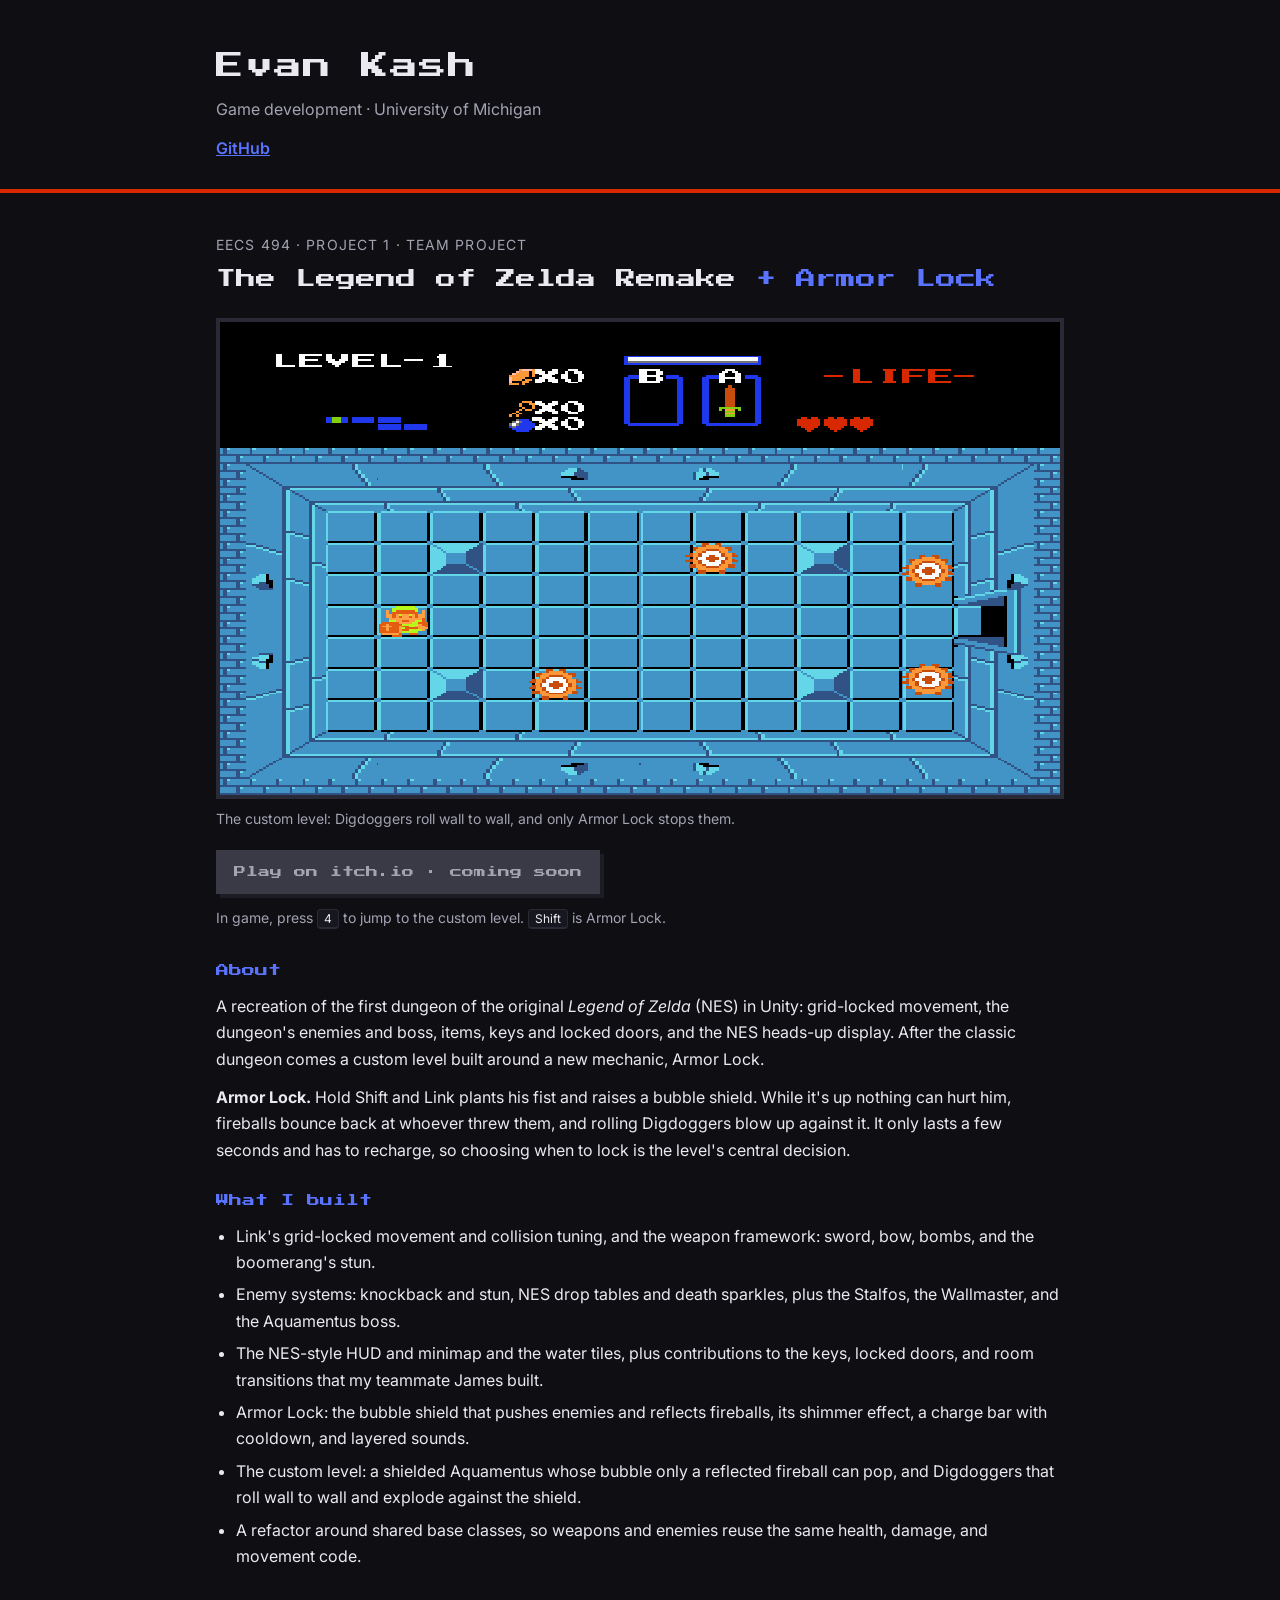
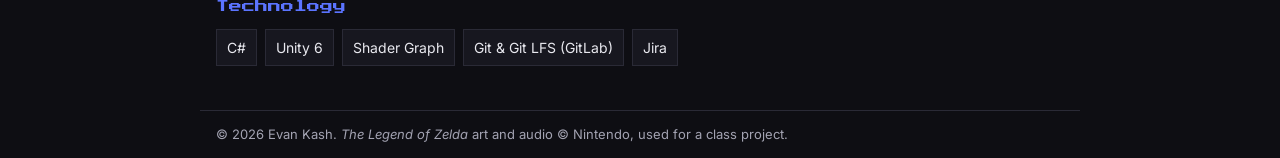
==== index.html @ 2e62a7f6 "Link the game on itch.io (coming soon); credit James for keys, locked doors and room transitions" ====
<!doctype html>
<html lang="en">
<head>
  <meta charset="utf-8">
  <meta name="viewport" content="width=device-width, initial-scale=1">
  <title>Evan Kash · Game Development Portfolio</title>
  <meta name="description" content="Evan Kash's game development portfolio: a Unity remake of The Legend of Zelda (NES) with a custom Armor Lock level.">
  <link rel="icon" type="image/png" href="images/favicon.png">
  <link rel="preconnect" href="https://fonts.googleapis.com">
  <link rel="preconnect" href="https://fonts.gstatic.com" crossorigin>
  <link href="https://fonts.googleapis.com/css2?family=Press+Start+2P&family=Inter:wght@400;600&display=swap" rel="stylesheet">
  <link rel="stylesheet" href="style.css">
</head>
<body>
  <header class="site-header">
    <div class="wrap">
      <h1>Evan Kash</h1>
      <p class="tagline">Game development · University of Michigan</p>
      <nav><a href="https://github.com/Evan-Kash">GitHub</a></nav>
    </div>
  </header>

  <main class="wrap">
    <article class="project" id="zelda">
      <p class="eyebrow">EECS 494 · Project 1 · Team project</p>
      <h2>The Legend of Zelda Remake <span class="subtitle">+ Armor Lock</span></h2>

      <figure>
        <img src="images/zelda-custom-level.png" width="1280" height="720"
             alt="Link in a dungeon room of the custom level, with Digdoggers rolling between the blocks and the NES-style HUD above">
        <figcaption>The custom level: Digdoggers roll wall to wall, and only Armor Lock stops them.</figcaption>
      </figure>

      <p class="cta">
        <span class="button is-disabled" aria-disabled="true">Play on itch.io · coming soon</span>
        <span class="note">In game, press <kbd>4</kbd> to jump to the custom level. <kbd>Shift</kbd> is Armor Lock.</span>
      </p>

      <section>
        <h3>About</h3>
        <p>A recreation of the first dungeon of the original <em>Legend of Zelda</em> (NES) in Unity:
          grid-locked movement, the dungeon's enemies and boss, items, keys and locked doors, and the
          NES heads-up display. After the classic dungeon comes a custom level built around a new
          mechanic, Armor Lock.</p>
        <p><strong>Armor Lock.</strong> Hold Shift and Link plants his fist and raises a bubble shield.
          While it's up nothing can hurt him, fireballs bounce back at whoever threw them, and rolling
          Digdoggers blow up against it. It only lasts a few seconds and has to recharge, so choosing
          when to lock is the level's central decision.</p>
      </section>

      <section>
        <h3>What I built</h3>
        <ul>
          <li>Link's grid-locked movement and collision tuning, and the weapon framework: sword, bow, bombs, and the boomerang's stun.</li>
          <li>Enemy systems: knockback and stun, NES drop tables and death sparkles, plus the Stalfos, the Wallmaster, and the Aquamentus boss.</li>
          <li>The NES-style HUD and minimap and the water tiles, plus contributions to the keys, locked doors, and room transitions that my teammate James built.</li>
          <li>Armor Lock: the bubble shield that pushes enemies and reflects fireballs, its shimmer effect, a charge bar with cooldown, and layered sounds.</li>
          <li>The custom level: a shielded Aquamentus whose bubble only a reflected fireball can pop, and Digdoggers that roll wall to wall and explode against the shield.</li>
          <li>A refactor around shared base classes, so weapons and enemies reuse the same health, damage, and movement code.</li>
        </ul>
      </section>

      <section>
        <h3>Technology</h3>
        <ul class="tags">
          <li>C#</li>
          <li>Unity 6</li>
          <li>Shader Graph</li>
          <li>Git &amp; Git LFS (GitLab)</li>
          <li>Jira</li>
        </ul>
      </section>
    </article>
  </main>

  <footer class="wrap">
    <p>© 2026 Evan Kash. <em>The Legend of Zelda</em> art and audio © Nintendo, used for a class project.</p>
  </footer>
</body>
</html>
---- style.css ----
/* Dark, NES-flavoured: pixel font for headings, readable sans for text. */
:root {
  --bg: #0e0e13;
  --panel: #17171f;
  --text: #e9e9ef;
  --muted: #a3a3b2;
  --line: #2a2a36;
  --blue: #5b74ff;       /* NES 0x12 blue, lightened to read on dark */
  --red: #d82800;        /* NES 0x16 red */
  --pixel: "Press Start 2P", ui-monospace, monospace;
  --sans: Inter, system-ui, -apple-system, "Segoe UI", Roboto, sans-serif;
}

* { box-sizing: border-box; }

body {
  margin: 0;
  background: var(--bg);
  color: var(--text);
  font: 16px/1.65 var(--sans);
}

.wrap {
  max-width: 880px;
  margin: 0 auto;
  padding: 0 16px;
}

a { color: var(--blue); }
a:hover { color: #8b9cff; }

/* Header */
.site-header {
  border-bottom: 4px solid var(--red);
  padding: 48px 0 28px;
}
.site-header h1 {
  font: 28px/1.3 var(--pixel);
  margin: 0 0 12px;
  letter-spacing: 1px;
}
.tagline { color: var(--muted); margin: 0; }
.site-header nav { margin-top: 12px; }
.site-header nav a { font-weight: 600; }

/* Project */
.project { padding: 40px 0 16px; }
.eyebrow {
  color: var(--muted);
  font-size: 14px;
  text-transform: uppercase;
  letter-spacing: 0.08em;
  margin: 0 0 8px;
}
.project h2 {
  font: 20px/1.5 var(--pixel);
  margin: 0 0 24px;
}
.subtitle { color: var(--blue); }

figure { margin: 0 0 20px; }
figure img {
  display: block;
  width: 100%;
  height: auto;
  image-rendering: pixelated;   /* keep the NES pixels sharp when scaled */
  border: 4px solid var(--line);
}
figcaption { color: var(--muted); font-size: 14px; margin-top: 8px; }

.cta {
  display: flex;
  flex-wrap: wrap;
  align-items: center;
  gap: 12px 20px;
  margin: 0 0 32px;
}
.button {
  display: inline-block;
  padding: 12px 18px;
  font: 12px/1.7 var(--pixel);  /* room between lines when it wraps on a phone */
  color: #fff;
  background: var(--red);
  text-decoration: none;
  box-shadow: 4px 4px 0 #7a1700;
}
.button:hover { color: #fff; transform: translate(1px, 1px); box-shadow: 3px 3px 0 #7a1700; }
.button.is-disabled,
.button.is-disabled:hover {
  background: #3a3a46;
  color: var(--muted);
  box-shadow: 4px 4px 0 #1c1c24;
  transform: none;
  cursor: default;
}
.note { color: var(--muted); font-size: 14px; }
kbd {
  font: 12px var(--sans);
  padding: 1px 6px;
  border: 1px solid var(--line);
  border-bottom-width: 2px;
  border-radius: 4px;
  background: var(--panel);
  color: var(--text);
}

section { margin: 0 0 28px; }
section h3 {
  font: 13px/1.5 var(--pixel);
  color: var(--blue);
  margin: 0 0 12px;
}
section p { margin: 0 0 12px; }
section ul { margin: 0; padding-left: 20px; }
section li { margin: 0 0 6px; }

.tags {
  list-style: none;
  padding: 0 !important;
  display: flex;
  flex-wrap: wrap;
  gap: 8px;
}
.tags li {
  margin: 0;
  padding: 6px 10px;
  background: var(--panel);
  border: 1px solid var(--line);
  font-size: 14px;
}

footer {
  border-top: 1px solid var(--line);
  color: var(--muted);
  font-size: 13px;
  padding-top: 16px;
  padding-bottom: 40px;
}

@media (max-width: 520px) {
  .site-header h1 { font-size: 20px; }
  .project h2 { font-size: 15px; }
}
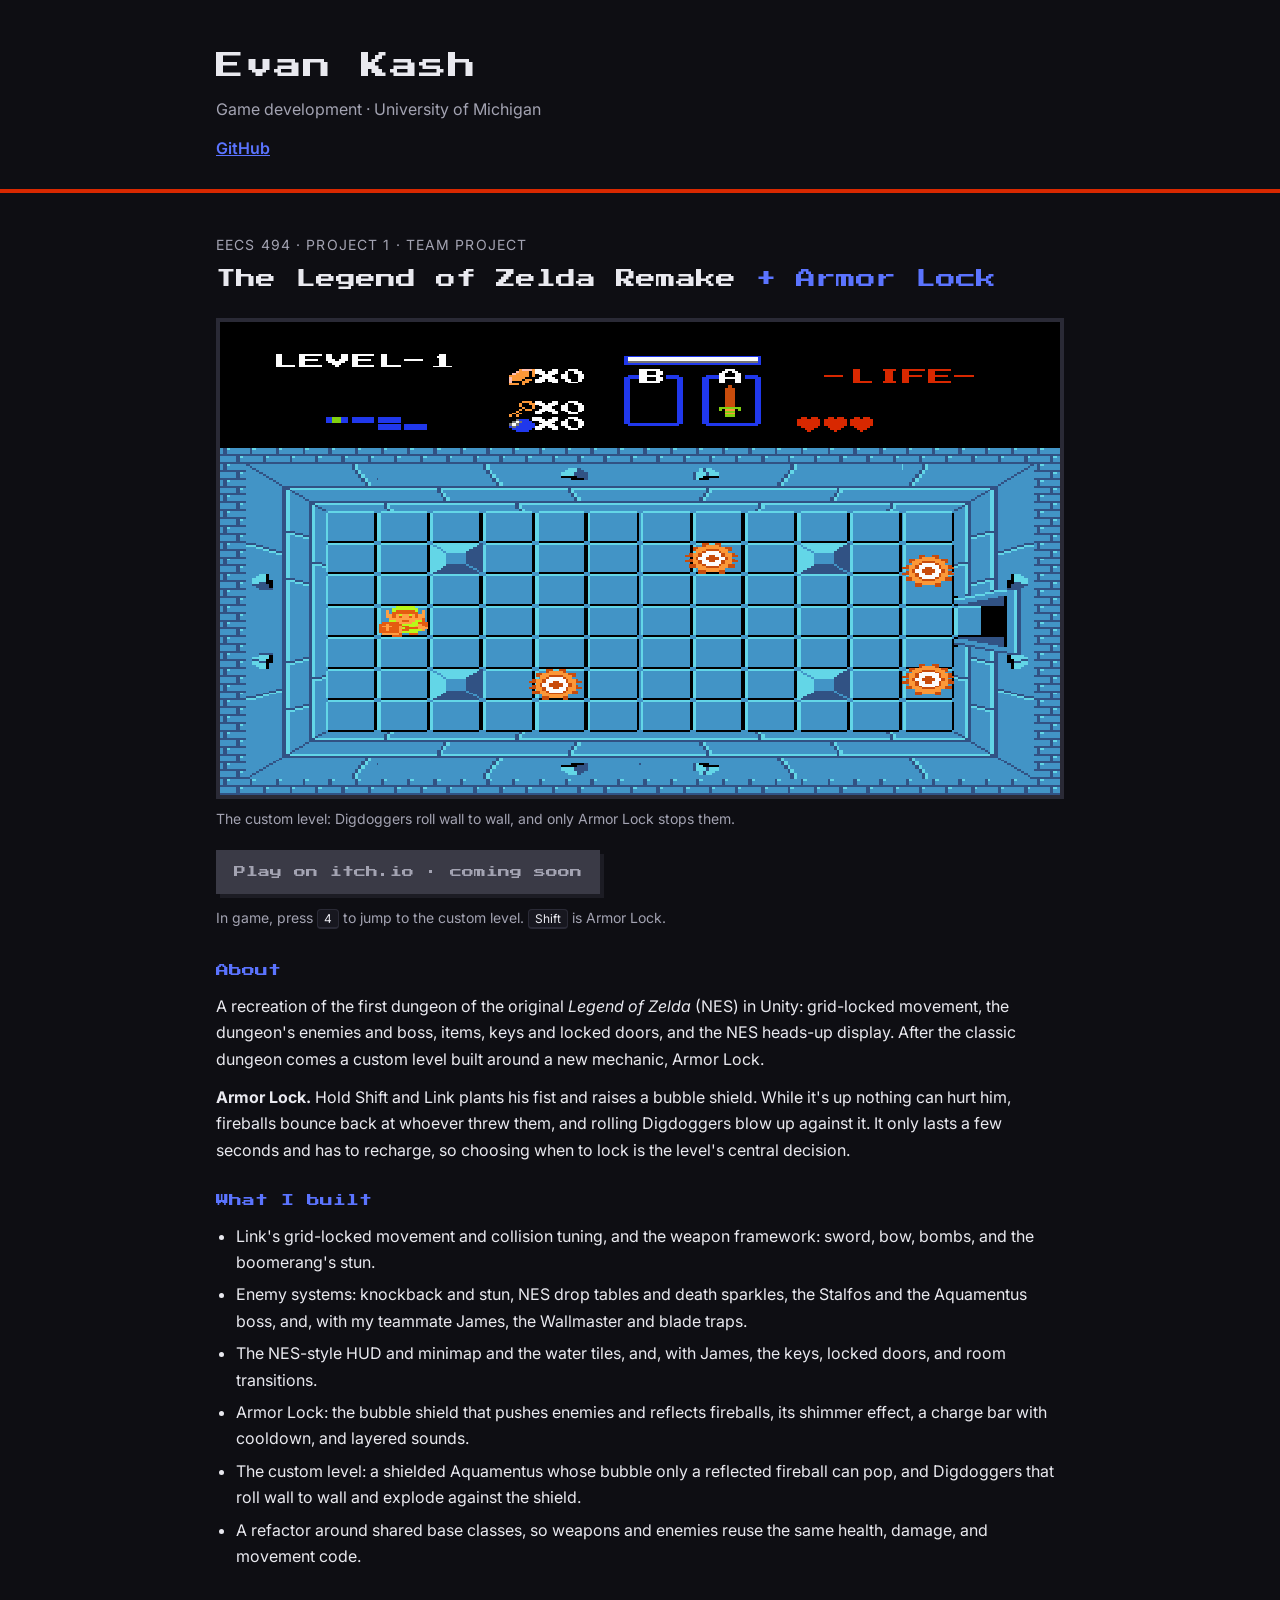
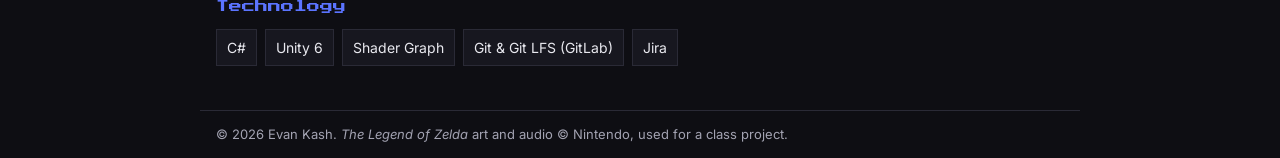
==== commit 24be5b4f: "Share credit with James for the Wallmaster, blade traps, keys, locked doors and room transitions" ====
--- a/index.html
+++ b/index.html
@@ -52,8 +52,8 @@
         <h3>What I built</h3>
         <ul>
           <li>Link's grid-locked movement and collision tuning, and the weapon framework: sword, bow, bombs, and the boomerang's stun.</li>
-          <li>Enemy systems: knockback and stun, NES drop tables and death sparkles, plus the Stalfos, the Wallmaster, and the Aquamentus boss.</li>
-          <li>The NES-style HUD and minimap and the water tiles, plus contributions to the keys, locked doors, and room transitions that my teammate James built.</li>
+          <li>Enemy systems: knockback and stun, NES drop tables and death sparkles, the Stalfos and the Aquamentus boss, and, with my teammate James, the Wallmaster and blade traps.</li>
+          <li>The NES-style HUD and minimap and the water tiles, and, with James, the keys, locked doors, and room transitions.</li>
           <li>Armor Lock: the bubble shield that pushes enemies and reflects fireballs, its shimmer effect, a charge bar with cooldown, and layered sounds.</li>
           <li>The custom level: a shielded Aquamentus whose bubble only a reflected fireball can pop, and Digdoggers that roll wall to wall and explode against the shield.</li>
           <li>A refactor around shared base classes, so weapons and enemies reuse the same health, damage, and movement code.</li>
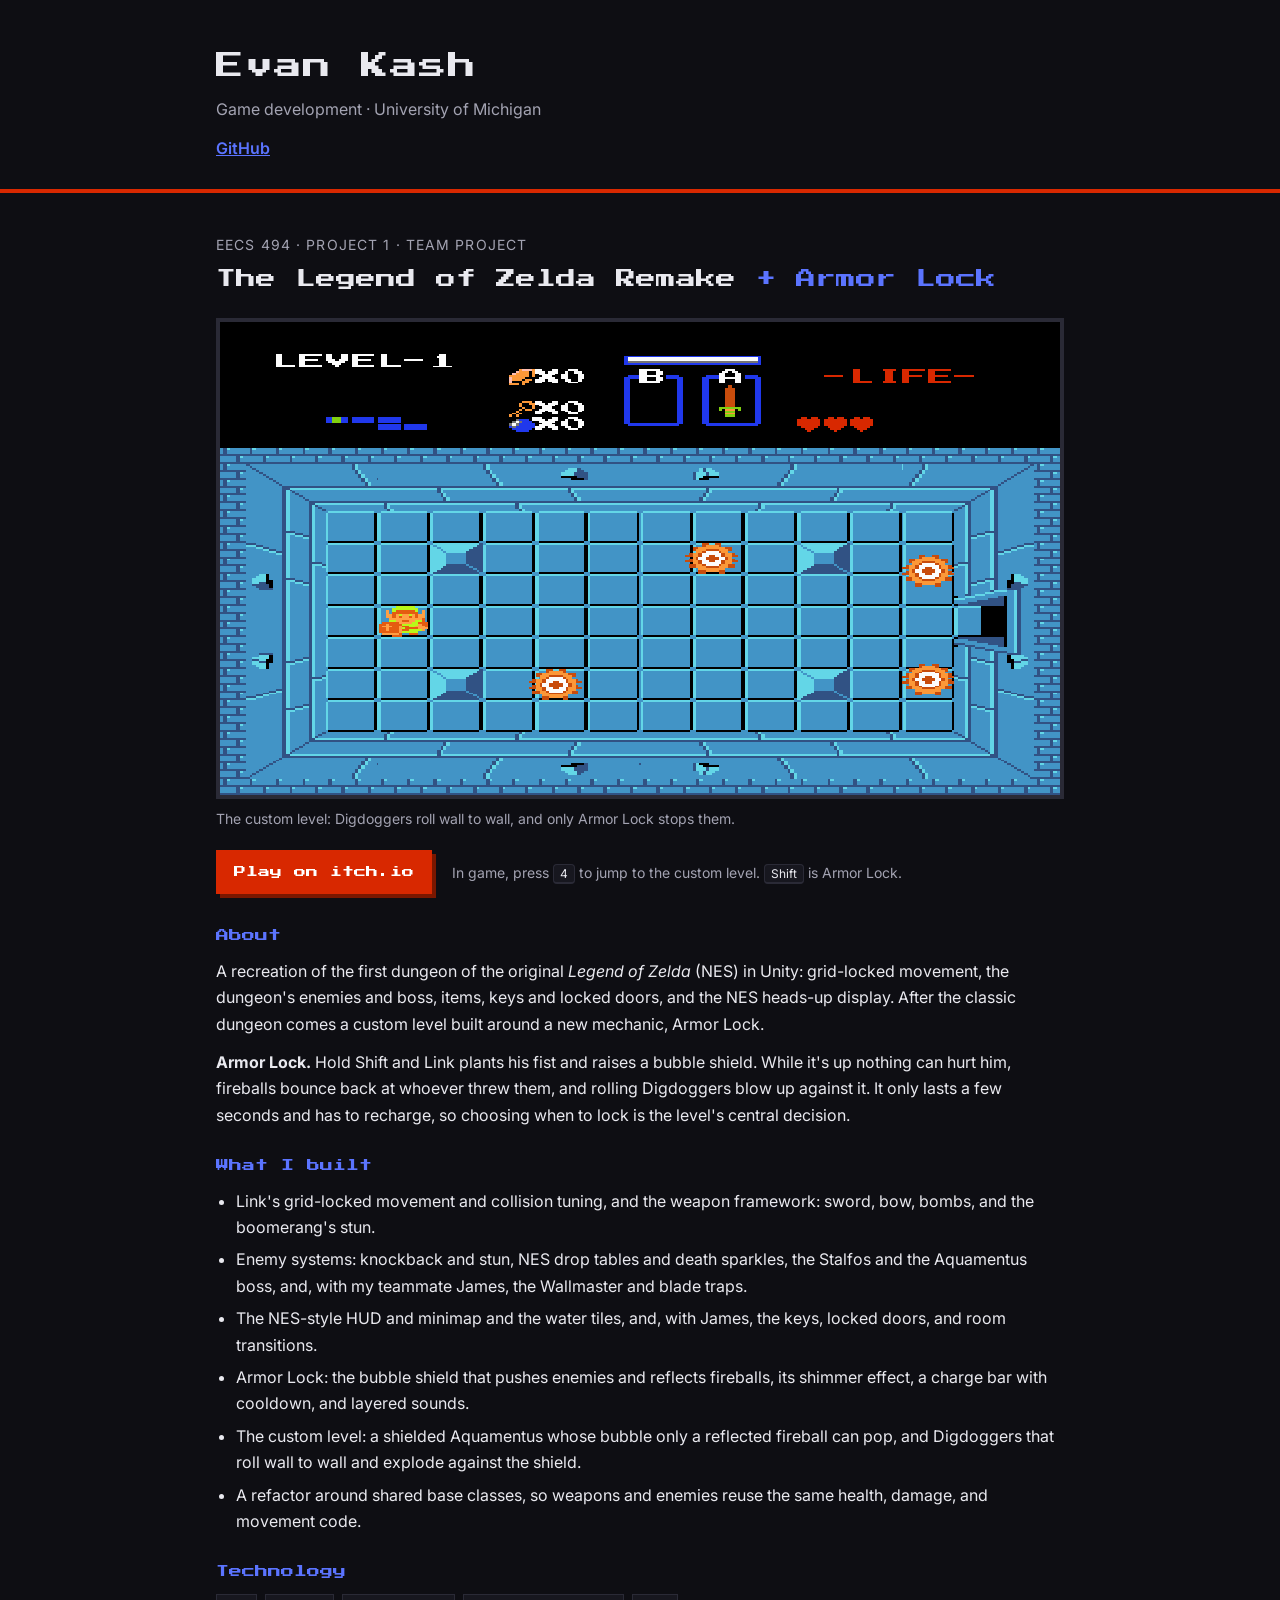
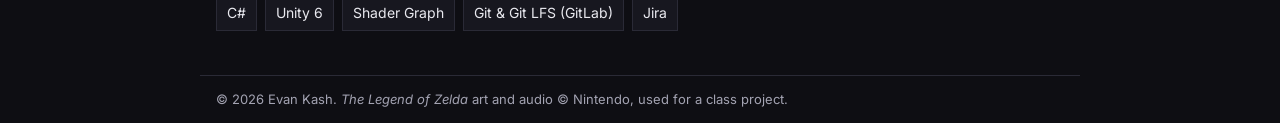
==== commit 937dd9a4: "Link the game on itch.io" ====
--- a/index.html
+++ b/index.html
@@ -32,7 +32,7 @@
       </figure>
 
       <p class="cta">
-        <span class="button is-disabled" aria-disabled="true">Play on itch.io · coming soon</span>
+        <a class="button" href="https://squipwerd.itch.io/p1-studio17-zeldagold">Play on itch.io</a>
         <span class="note">In game, press <kbd>4</kbd> to jump to the custom level. <kbd>Shift</kbd> is Armor Lock.</span>
       </p>
 
--- a/style.css
+++ b/style.css
@@ -85,14 +85,6 @@
   box-shadow: 4px 4px 0 #7a1700;
 }
 .button:hover { color: #fff; transform: translate(1px, 1px); box-shadow: 3px 3px 0 #7a1700; }
-.button.is-disabled,
-.button.is-disabled:hover {
-  background: #3a3a46;
-  color: var(--muted);
-  box-shadow: 4px 4px 0 #1c1c24;
-  transform: none;
-  cursor: default;
-}
 .note { color: var(--muted); font-size: 14px; }
 kbd {
   font: 12px var(--sans);
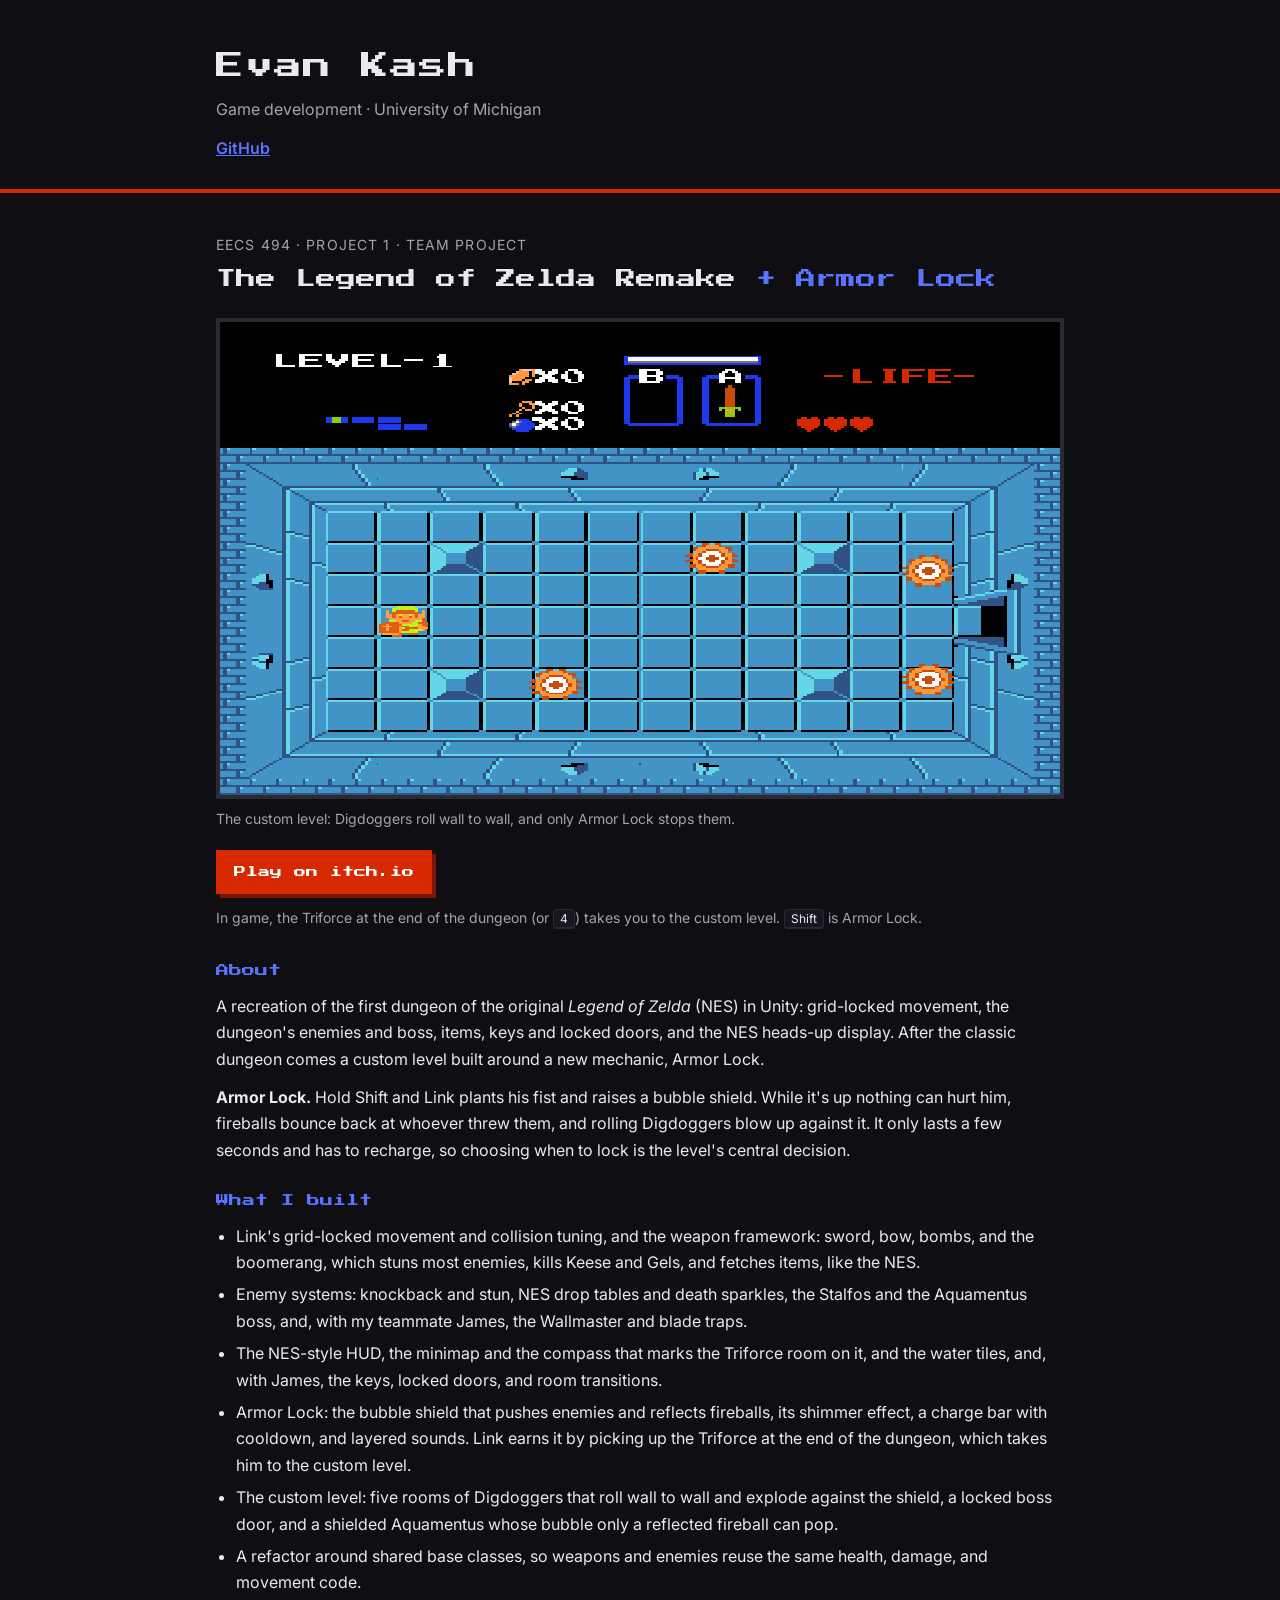
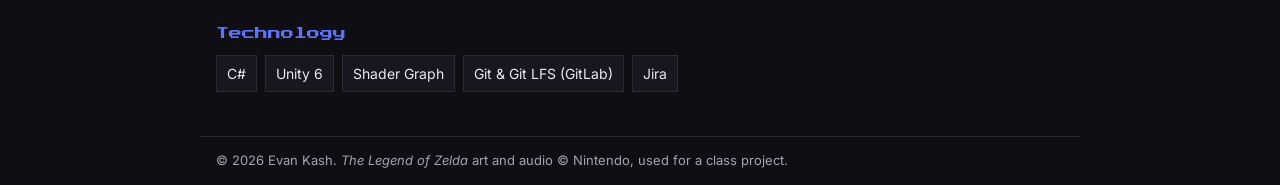
==== commit 38d522ab: "Add the compass, the Triforce hand-off to Armor Lock, boomerang behavior and the locked boss door" ====
--- a/index.html
+++ b/index.html
@@ -33,7 +33,7 @@
 
       <p class="cta">
         <a class="button" href="https://squipwerd.itch.io/p1-studio17-zeldagold">Play on itch.io</a>
-        <span class="note">In game, press <kbd>4</kbd> to jump to the custom level. <kbd>Shift</kbd> is Armor Lock.</span>
+        <span class="note">In game, the Triforce at the end of the dungeon (or <kbd>4</kbd>) takes you to the custom level. <kbd>Shift</kbd> is Armor Lock.</span>
       </p>
 
       <section>
@@ -51,11 +51,11 @@
       <section>
         <h3>What I built</h3>
         <ul>
-          <li>Link's grid-locked movement and collision tuning, and the weapon framework: sword, bow, bombs, and the boomerang's stun.</li>
+          <li>Link's grid-locked movement and collision tuning, and the weapon framework: sword, bow, bombs, and the boomerang, which stuns most enemies, kills Keese and Gels, and fetches items, like the NES.</li>
           <li>Enemy systems: knockback and stun, NES drop tables and death sparkles, the Stalfos and the Aquamentus boss, and, with my teammate James, the Wallmaster and blade traps.</li>
-          <li>The NES-style HUD and minimap and the water tiles, and, with James, the keys, locked doors, and room transitions.</li>
-          <li>Armor Lock: the bubble shield that pushes enemies and reflects fireballs, its shimmer effect, a charge bar with cooldown, and layered sounds.</li>
-          <li>The custom level: a shielded Aquamentus whose bubble only a reflected fireball can pop, and Digdoggers that roll wall to wall and explode against the shield.</li>
+          <li>The NES-style HUD, the minimap and the compass that marks the Triforce room on it, and the water tiles, and, with James, the keys, locked doors, and room transitions.</li>
+          <li>Armor Lock: the bubble shield that pushes enemies and reflects fireballs, its shimmer effect, a charge bar with cooldown, and layered sounds. Link earns it by picking up the Triforce at the end of the dungeon, which takes him to the custom level.</li>
+          <li>The custom level: five rooms of Digdoggers that roll wall to wall and explode against the shield, a locked boss door, and a shielded Aquamentus whose bubble only a reflected fireball can pop.</li>
           <li>A refactor around shared base classes, so weapons and enemies reuse the same health, damage, and movement code.</li>
         </ul>
       </section>
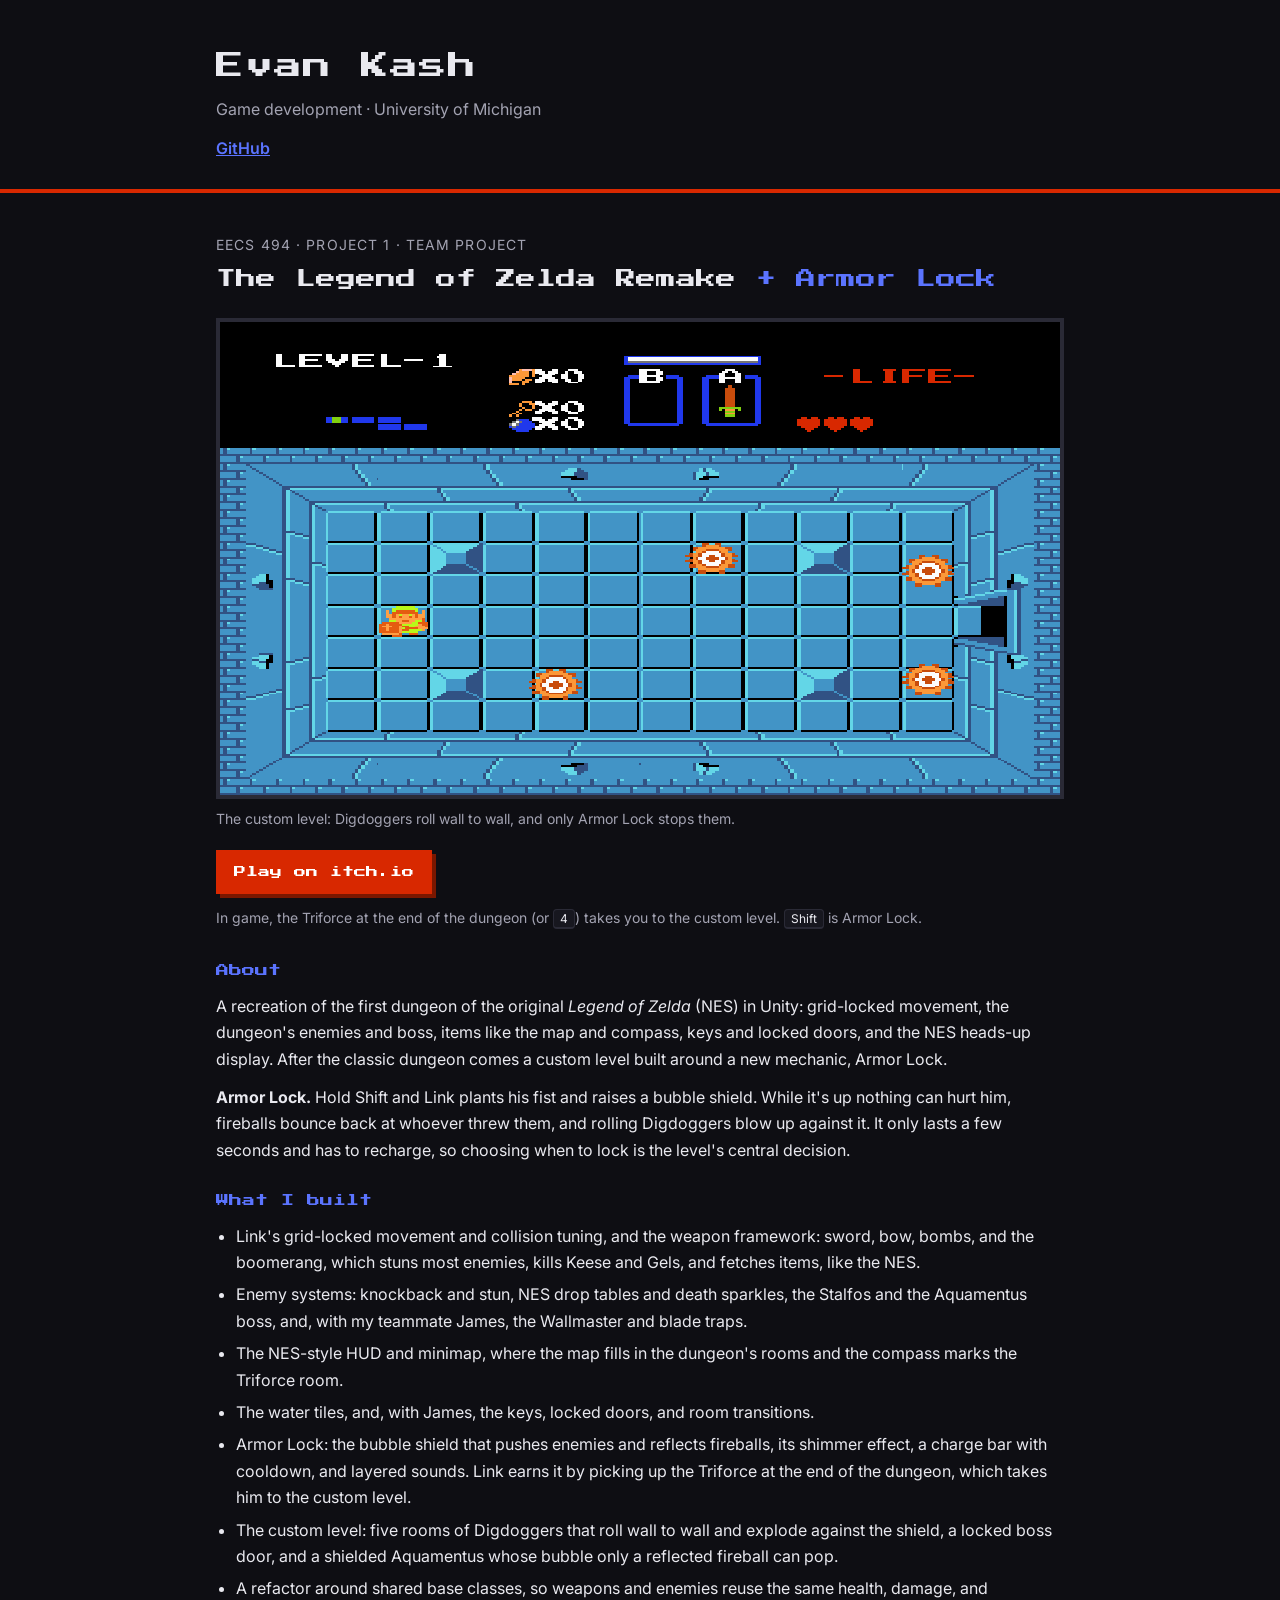
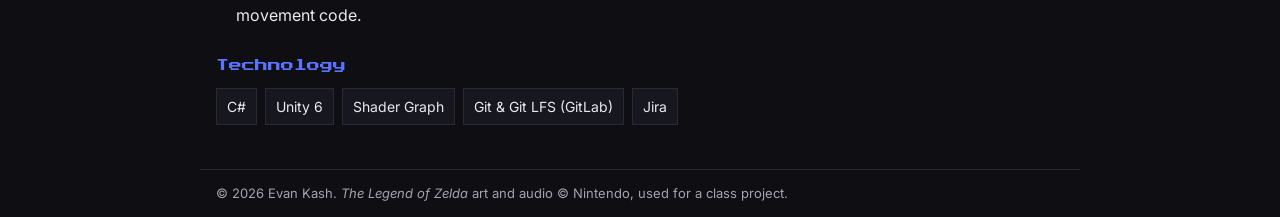
==== commit 00e42377: "Add the dungeon map: it fills in the minimap's rooms" ====
--- a/index.html
+++ b/index.html
@@ -39,7 +39,7 @@
       <section>
         <h3>About</h3>
         <p>A recreation of the first dungeon of the original <em>Legend of Zelda</em> (NES) in Unity:
-          grid-locked movement, the dungeon's enemies and boss, items, keys and locked doors, and the
+          grid-locked movement, the dungeon's enemies and boss, items like the map and compass, keys and locked doors, and the
           NES heads-up display. After the classic dungeon comes a custom level built around a new
           mechanic, Armor Lock.</p>
         <p><strong>Armor Lock.</strong> Hold Shift and Link plants his fist and raises a bubble shield.
@@ -53,7 +53,8 @@
         <ul>
           <li>Link's grid-locked movement and collision tuning, and the weapon framework: sword, bow, bombs, and the boomerang, which stuns most enemies, kills Keese and Gels, and fetches items, like the NES.</li>
           <li>Enemy systems: knockback and stun, NES drop tables and death sparkles, the Stalfos and the Aquamentus boss, and, with my teammate James, the Wallmaster and blade traps.</li>
-          <li>The NES-style HUD, the minimap and the compass that marks the Triforce room on it, and the water tiles, and, with James, the keys, locked doors, and room transitions.</li>
+          <li>The NES-style HUD and minimap, where the map fills in the dungeon's rooms and the compass marks the Triforce room.</li>
+          <li>The water tiles, and, with James, the keys, locked doors, and room transitions.</li>
           <li>Armor Lock: the bubble shield that pushes enemies and reflects fireballs, its shimmer effect, a charge bar with cooldown, and layered sounds. Link earns it by picking up the Triforce at the end of the dungeon, which takes him to the custom level.</li>
           <li>The custom level: five rooms of Digdoggers that roll wall to wall and explode against the shield, a locked boss door, and a shielded Aquamentus whose bubble only a reflected fireball can pop.</li>
           <li>A refactor around shared base classes, so weapons and enemies reuse the same health, damage, and movement code.</li>
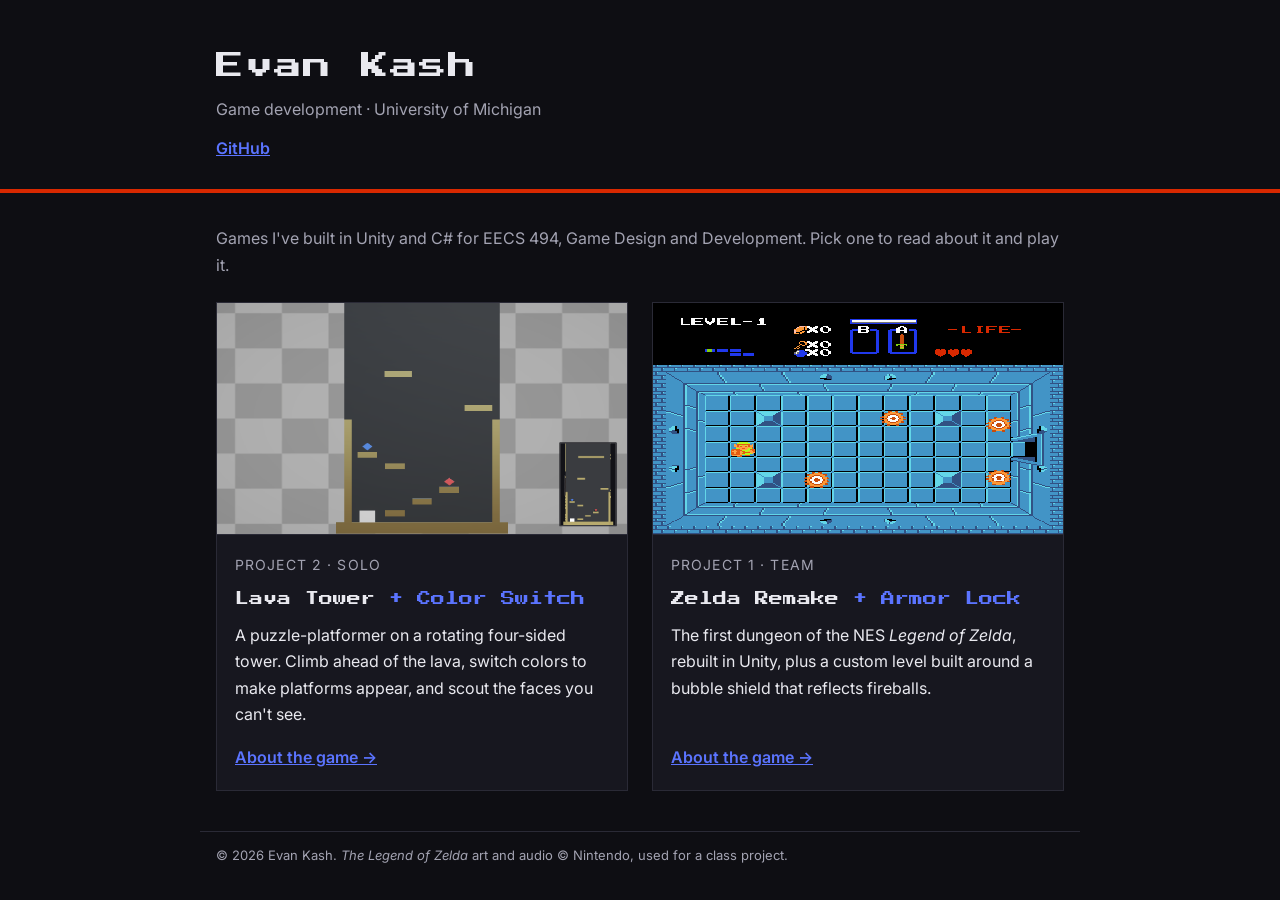
==== commit 5e483807: "Add a project picker home page and a page for P2 - index.html is now a picker with a card for each p" ====
--- a/index.html
+++ b/index.html
@@ -4,7 +4,7 @@
   <meta charset="utf-8">
   <meta name="viewport" content="width=device-width, initial-scale=1">
   <title>Evan Kash · Game Development Portfolio</title>
-  <meta name="description" content="Evan Kash's game development portfolio: a Unity remake of The Legend of Zelda (NES) with a custom Armor Lock level.">
+  <meta name="description" content="Evan Kash's game development portfolio: Unity games built for EECS 494 at the University of Michigan.">
   <link rel="icon" type="image/png" href="images/favicon.png">
   <link rel="preconnect" href="https://fonts.googleapis.com">
   <link rel="preconnect" href="https://fonts.gstatic.com" crossorigin>
@@ -21,57 +21,31 @@
   </header>
 
   <main class="wrap">
-    <article class="project" id="zelda">
-      <p class="eyebrow">EECS 494 · Project 1 · Team project</p>
-      <h2>The Legend of Zelda Remake <span class="subtitle">+ Armor Lock</span></h2>
+    <p class="intro">Games I've built in Unity and C# for EECS 494, Game Design and Development. Pick one to read about it and play it.</p>
 
-      <figure>
-        <img src="images/zelda-custom-level.png" width="1280" height="720"
-             alt="Link in a dungeon room of the custom level, with Digdoggers rolling between the blocks and the NES-style HUD above">
-        <figcaption>The custom level: Digdoggers roll wall to wall, and only Armor Lock stops them.</figcaption>
-      </figure>
+    <div class="cards">
+      <article class="card">
+        <a href="tower/"><img class="smooth" src="images/tower-start.png" width="1280" height="720"
+             alt="The player at the foot of one face of the tower, with a minimap of the tower in the corner"></a>
+        <div class="card-body">
+          <p class="eyebrow">Project 2 · Solo</p>
+          <h2><a href="tower/">Lava Tower <span class="subtitle">+ Color Switch</span></a></h2>
+          <p>A puzzle-platformer on a rotating four-sided tower. Climb ahead of the lava, switch colors to make platforms appear, and scout the faces you can't see.</p>
+          <p class="card-links"><a href="tower/">About the game →</a></p>
+        </div>
+      </article>
 
-      <p class="cta">
-        <a class="button" href="https://squipwerd.itch.io/p1-studio17-zeldagold">Play on itch.io</a>
-        <span class="note">In game, the Triforce at the end of the dungeon (or <kbd>4</kbd>) takes you to the custom level. <kbd>Shift</kbd> is Armor Lock.</span>
-      </p>
-
-      <section>
-        <h3>About</h3>
-        <p>A recreation of the first dungeon of the original <em>Legend of Zelda</em> (NES) in Unity:
-          grid-locked movement, the dungeon's enemies and boss, items like the map and compass, keys and locked doors, and the
-          NES heads-up display. After the classic dungeon comes a custom level built around a new
-          mechanic, Armor Lock.</p>
-        <p><strong>Armor Lock.</strong> Hold Shift and Link plants his fist and raises a bubble shield.
-          While it's up nothing can hurt him, fireballs bounce back at whoever threw them, and rolling
-          Digdoggers blow up against it. It only lasts a few seconds and has to recharge, so choosing
-          when to lock is the level's central decision.</p>
-      </section>
-
-      <section>
-        <h3>What I built</h3>
-        <ul>
-          <li>Link's grid-locked movement and collision tuning, and the weapon framework: sword, bow, bombs, and the boomerang, which stuns most enemies, kills Keese and Gels, and fetches items, like the NES.</li>
-          <li>Enemy systems: knockback and stun, NES drop tables and death sparkles, the Stalfos and the Aquamentus boss, and, with my teammate James, the Wallmaster and blade traps.</li>
-          <li>The NES-style HUD and minimap, where the map fills in the dungeon's rooms and the compass marks the Triforce room.</li>
-          <li>The water tiles, and, with James, the keys, locked doors, and room transitions.</li>
-          <li>Armor Lock: the bubble shield that pushes enemies and reflects fireballs, its shimmer effect, a charge bar with cooldown, and layered sounds. Link earns it by picking up the Triforce at the end of the dungeon, which takes him to the custom level.</li>
-          <li>The custom level: five rooms of Digdoggers that roll wall to wall and explode against the shield, a locked boss door, and a shielded Aquamentus whose bubble only a reflected fireball can pop.</li>
-          <li>A refactor around shared base classes, so weapons and enemies reuse the same health, damage, and movement code.</li>
-        </ul>
-      </section>
-
-      <section>
-        <h3>Technology</h3>
-        <ul class="tags">
-          <li>C#</li>
-          <li>Unity 6</li>
-          <li>Shader Graph</li>
-          <li>Git &amp; Git LFS (GitLab)</li>
-          <li>Jira</li>
-        </ul>
-      </section>
-    </article>
+      <article class="card">
+        <a href="zelda/"><img src="images/zelda-custom-level.png" width="1280" height="720"
+             alt="Link in a dungeon room of the custom level, with Digdoggers rolling between the blocks"></a>
+        <div class="card-body">
+          <p class="eyebrow">Project 1 · Team</p>
+          <h2><a href="zelda/">Zelda Remake <span class="subtitle">+ Armor Lock</span></a></h2>
+          <p>The first dungeon of the NES <em>Legend of Zelda</em>, rebuilt in Unity, plus a custom level built around a bubble shield that reflects fireballs.</p>
+          <p class="card-links"><a href="zelda/">About the game →</a></p>
+        </div>
+      </article>
+    </div>
   </main>
 
   <footer class="wrap">
--- a/style.css
+++ b/style.css
@@ -85,6 +85,8 @@
   box-shadow: 4px 4px 0 #7a1700;
 }
 .button:hover { color: #fff; transform: translate(1px, 1px); box-shadow: 3px 3px 0 #7a1700; }
+.button.soon,
+.button.soon:hover { background: var(--line); color: var(--muted); box-shadow: 4px 4px 0 #000; transform: none; }
 .note { color: var(--muted); font-size: 14px; }
 kbd {
   font: 12px var(--sans);
@@ -121,6 +123,45 @@
   font-size: 14px;
 }
 
+/* 3D screenshots scale smoothly; only the NES art stays pixelated */
+img.smooth { image-rendering: auto; }
+
+.site-header nav a + a { margin-left: 16px; }
+
+/* Project picker */
+.intro { color: var(--muted); margin: 32px 0 0; }
+.cards {
+  display: grid;
+  grid-template-columns: repeat(auto-fit, minmax(280px, 1fr));
+  gap: 24px;
+  padding: 24px 0 40px;
+}
+.card {
+  display: flex;
+  flex-direction: column;
+  background: var(--panel);
+  border: 1px solid var(--line);
+}
+.card img {
+  display: block;
+  width: 100%;
+  height: auto;
+  image-rendering: pixelated;
+  border-bottom: 1px solid var(--line);
+}
+.card img.smooth { image-rendering: auto; }
+.card-body {
+  display: flex;
+  flex-direction: column;
+  flex: 1;
+  padding: 18px 18px 20px;
+}
+.card h2 { font: 14px/1.6 var(--pixel); margin: 0 0 12px; }
+.card h2 a { color: var(--text); text-decoration: none; }
+.card h2 a:hover { color: #fff; }
+.card-body p { margin: 0 0 12px; }
+.card-links { margin: auto 0 0 !important; padding-top: 4px; font-weight: 600; }
+
 footer {
   border-top: 1px solid var(--line);
   color: var(--muted);
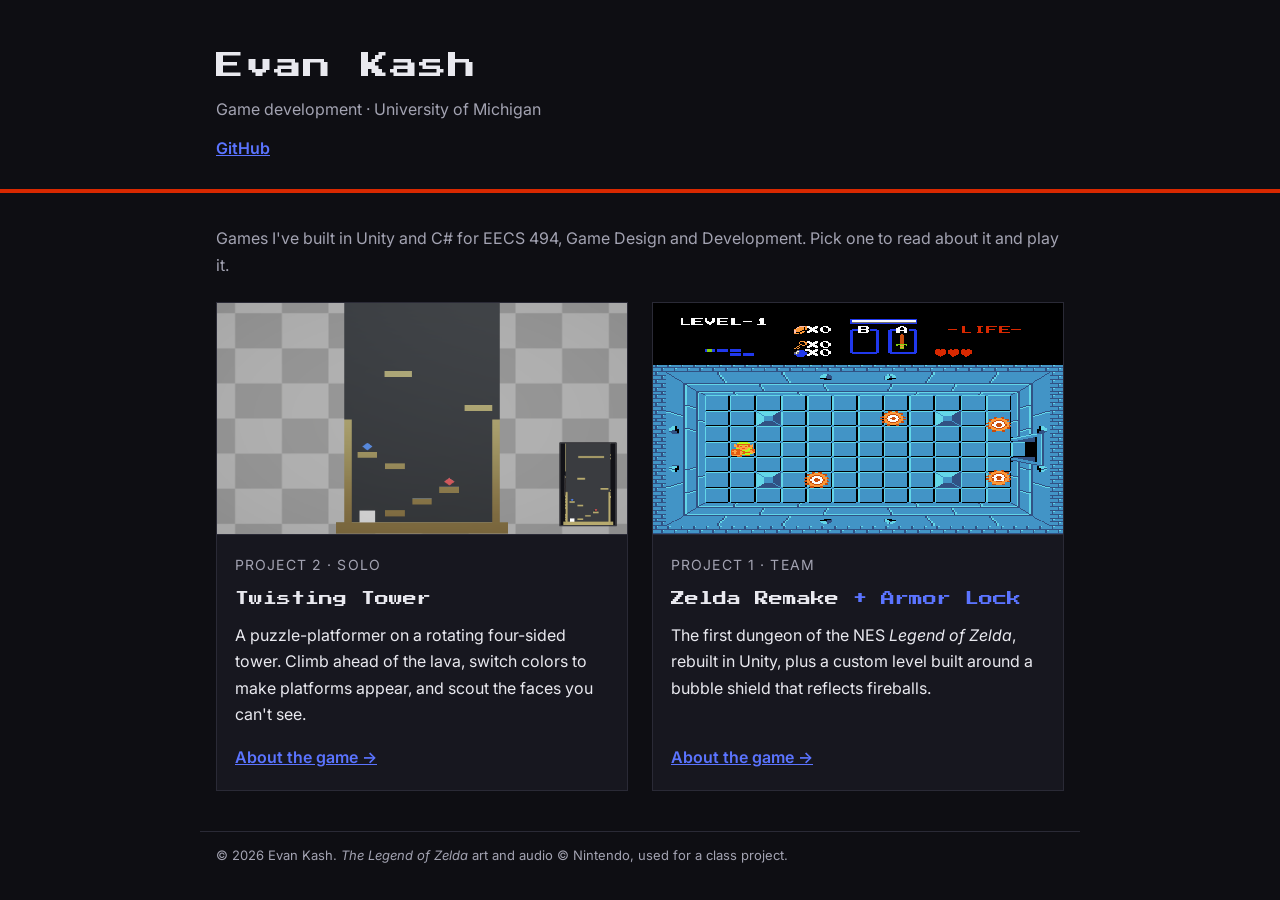
==== commit 1ae22c09: "Name P2 on the portfolio: Twisting Tower Co-Authored-By: Claude Opus 5.5 <noreply@anthropic.com>" ====
--- a/index.html
+++ b/index.html
@@ -9,7 +9,7 @@
   <link rel="preconnect" href="https://fonts.googleapis.com">
   <link rel="preconnect" href="https://fonts.gstatic.com" crossorigin>
   <link href="https://fonts.googleapis.com/css2?family=Press+Start+2P&family=Inter:wght@400;600&display=swap" rel="stylesheet">
-  <link rel="stylesheet" href="style.css">
+  <link rel="stylesheet" href="style.css?v=2">
 </head>
 <body>
   <header class="site-header">
@@ -29,7 +29,7 @@
              alt="The player at the foot of one face of the tower, with a minimap of the tower in the corner"></a>
         <div class="card-body">
           <p class="eyebrow">Project 2 · Solo</p>
-          <h2><a href="tower/">Lava Tower <span class="subtitle">+ Color Switch</span></a></h2>
+          <h2><a href="tower/">Twisting Tower</a></h2>
           <p>A puzzle-platformer on a rotating four-sided tower. Climb ahead of the lava, switch colors to make platforms appear, and scout the faces you can't see.</p>
           <p class="card-links"><a href="tower/">About the game →</a></p>
         </div>
